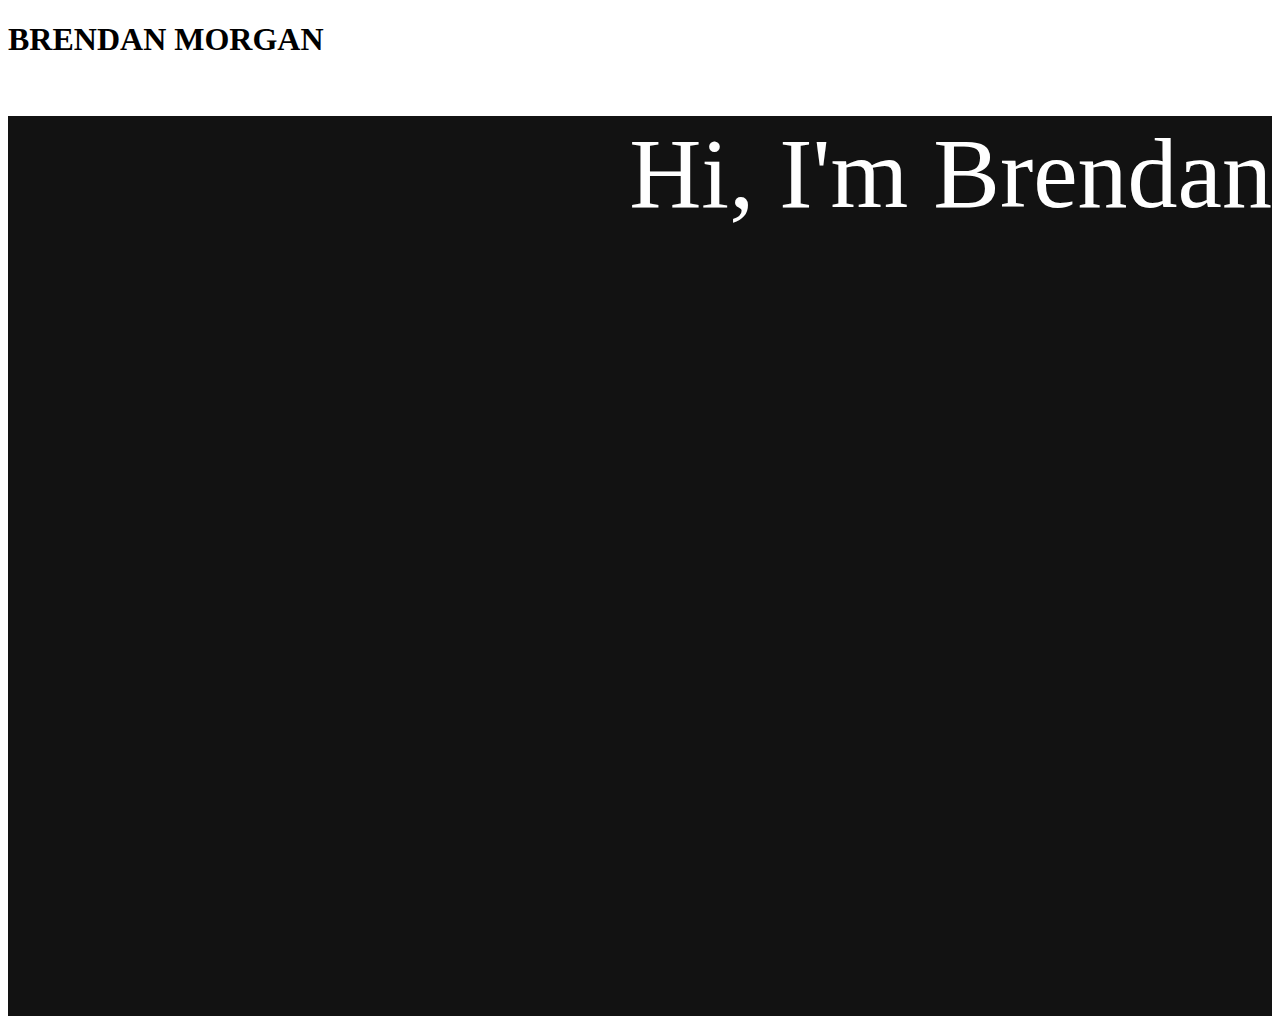
==== about.html @ 5282377b "Early stages of Webfolio (introduction page)" ====
<!DOCTYPE html>
<html lang="en">
<head>
    <meta charset="UTF-8">
    <meta name="viewport" content="width=device-width, initial-scale=1.0">
    <title>About</title>

    <!--     
    <style>
    @import url('https://fonts.googleapis.com/css2?family=Playfair+Display+SC:wght@900&display=swap');
    </style> -->


    <link rel="preconnect" href="https://fonts.gstatic.com">
    <link href="https://fonts.googleapis.com/css2?family=Playfair+Display+SC:wght@900&display=swap" rel="stylesheet">
    
    
</head>
<body>

    <h1>BRENDAN MORGAN</h1>
   
    <a href="./index.html" style="color: rgb(255, 255, 255);">Home</a>

    
    <div style="background: url(./Images/IMG_6528.JPG);"></div>
    <br>
    <div style="min-height:100vh; text-align:center; background:url(); background:rgb(18, 18, 18); background-size: 100%;
    background-repeat: no-repeat;background-position:9% 9%; color:white; font-size:100px; text-align:right;">Hi, I'm Brendan</div>
    
</body>

</html>
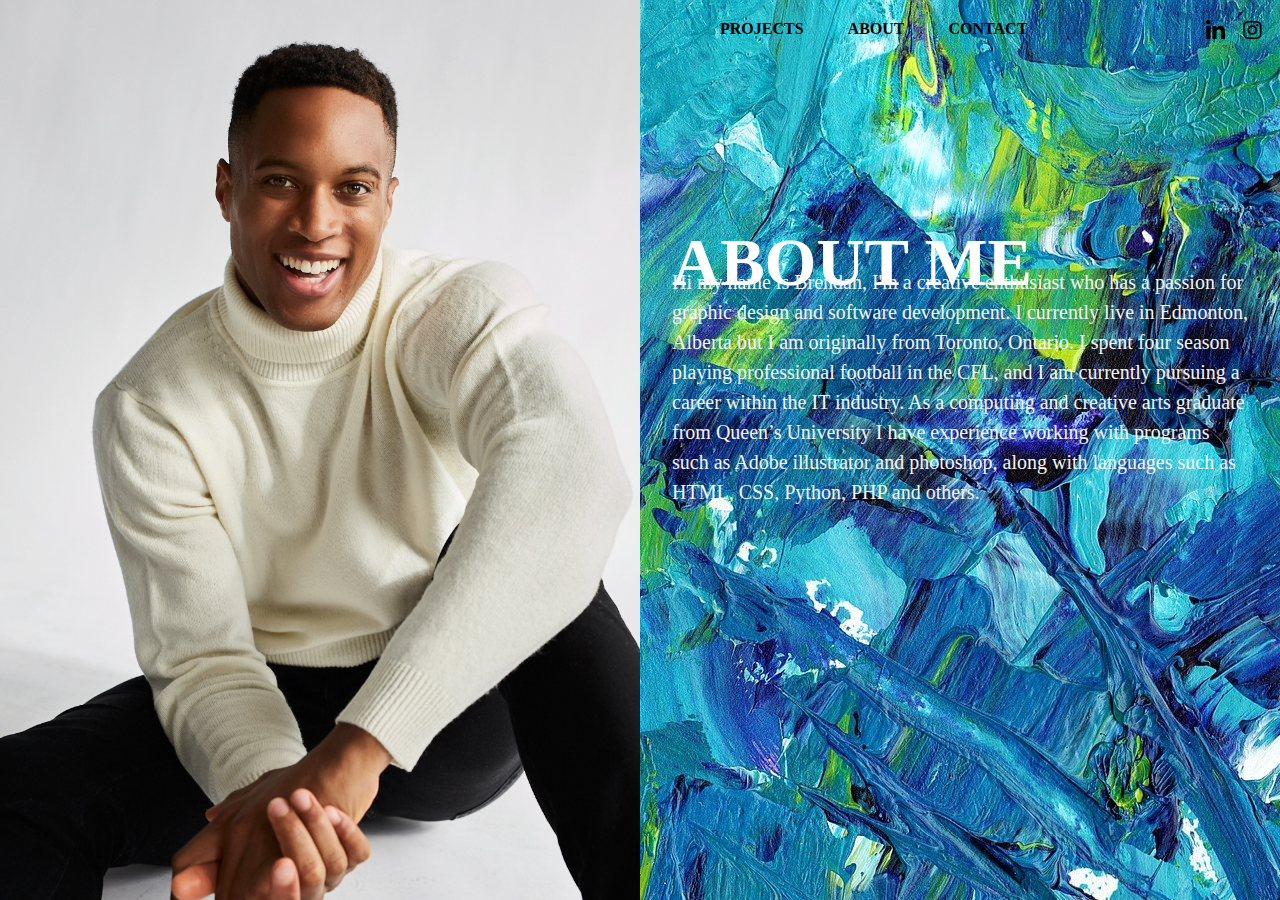
==== commit 5a762430: "Committing new additions to website, mainly additions to the contact page" ====
--- a/about.html
+++ b/about.html
@@ -1,33 +1,54 @@
 <!DOCTYPE html>
 <html lang="en">
+
 <head>
     <meta charset="UTF-8">
     <meta name="viewport" content="width=device-width, initial-scale=1.0">
-    <title>About</title>
+    <title>About | Brendan Morgan</title>
+    <!-- font awesome stylesheet; used for including various icons within a project -->
+    <link rel="stylesheet" href="fontawesome-free-5.15.1-web/css/all.css">
+    <link rel="stylesheet" href="./index.css">
+    <link rel="stylesheet" href="./about.css">
 
-    <!--     
-    <style>
-    @import url('https://fonts.googleapis.com/css2?family=Playfair+Display+SC:wght@900&display=swap');
-    </style> -->
+</head>
 
-
-    <link rel="preconnect" href="https://fonts.gstatic.com">
-    <link href="https://fonts.googleapis.com/css2?family=Playfair+Display+SC:wght@900&display=swap" rel="stylesheet">
-    
-    
-</head>
 <body>
 
-    <h1>BRENDAN MORGAN</h1>
-   
-    <a href="./index.html" style="color: rgb(255, 255, 255);">Home</a>
+    <div class="leftHalf">
 
+        <a href="./index.html"><div class="img"></div></a>
+
+    </div>
+
+    <div class="rightHalf" style="background: url(./Images/righthalf_background.jpg);">
+
+        <nav>
+            <ul style="font-weight: bold;">
+
+                <li class="navbarOptions"><a href="./index.html#section2">PROJECTS</a></li>
+                <li class="navbarOptions"><a href="./about.html">ABOUT</a></li>
+                <li class="navbarOptions"><a href="./contact.html">CONTACT</a></li>
+
+                <!-- fontawesome icon; alternative method to include icons within a projects versus using the img tag  -->
+                <li class="mediaIcon" style="float: right;"><a href="#"><i class="fab fa-instagram"></i></a></li>
+
+                <li class="mediaIcon" style="float: right;"><a href="#"><img class="linkedin_logo"
+                src="./Images/linkedin_logo(2).png" alt="linkedin_logo"></a></li>
+
+            </ul>
+
+        </nav>
+
+        <header>
+
+            <h1>ABOUT ME</h1>
+
+        </header>
+
+        <p style="margin-left: 5%; margin-right: 5%; line-height: 1.5; font-size: 15pt;color: whitesmoke; position: absolute; margin-top: 30%;">
+            <br>Hi my name is Brendan, I'm a creative enthusiast who has a passion for graphic design and software development. I currently live in Edmonton, Alberta but I am originally from Toronto, Ontario. I spent four season playing professional football in the CFL, and I am currently pursuing a career within the IT industry. As a computing and creative arts graduate from Queen’s University I have experience working with programs such as Adobe illustrator and photoshop, along with languages such as HTML, CSS, Python, PHP and others.
+        </p>
+
+    </div>
     
-    <div style="background: url(./Images/IMG_6528.JPG);"></div>
-    <br>
-    <div style="min-height:100vh; text-align:center; background:url(); background:rgb(18, 18, 18); background-size: 100%;
-    background-repeat: no-repeat;background-position:9% 9%; color:white; font-size:100px; text-align:right;">Hi, I'm Brendan</div>
-    
-</body>
-
-</html>+</body>--- a/index.css
+++ b/index.css
@@ -0,0 +1,105 @@
+@import url("https://fonts.googleapis.com/css2?family=Roboto:wght@900&display=swap");
+
+@import url("https://fonts.googleapis.com/css2?family=Bodoni+Moda:wght@600;700&display=swap");
+
+* {
+  box-sizing: border-box;
+  margin: 0 0 0 0;
+  overflow: scroll;
+}
+
+html {
+  scroll-behavior: smooth;
+}
+
+.leftHalf {
+  width: 50vw;
+  height: 100vh;
+  float: left;
+}
+
+/* In the event I ever want to make the image smaller I decided to places it within a container inside a container */
+.img {
+  width: 100%;
+  height: 100%;
+  background: url(./Images/webfolio_sp.jpg);
+  background-position-y: 15%;
+  background-size: cover;
+}
+
+.rightHalf {
+  background: url(./Images/righthalf_background\ 2.jpg);
+  width: 50vw;
+  height: 100vh;
+  position: relative;
+  float: right;
+}
+
+ul li {
+  display: inline;
+}
+
+ul .navbarOptions a {
+  color: black;
+  display: inline-block;
+  margin-top: 20px;
+  padding: 0 0 0 40px;
+  text-decoration: none;
+}
+
+.mediaIcon a img {
+  display: inline-block;
+  margin-top: 20px;
+  margin-right: 18px;
+  height: 19px;
+  width: 19px;
+}
+
+.fa-instagram {
+  margin-top: 20px;
+  margin-right: 18px;
+  font-size: 1.33em;
+  color: black;
+}
+
+.rightHalf h1 {
+  color: white;
+  font-size: 50pt;
+  font-family: Bodoni + Moda;
+  position: absolute;
+  top: 25%;
+  padding: 0 0 0 5%;
+}
+
+/* SCROLL ARROW AND ANIMATION */
+
+body .scrollArrow {
+  position: absolute;
+
+  height: 30px;
+
+  left: 50%;
+  transform: translate(-50%, -50%);
+  bottom: 1rem;
+  z-index: 1;
+  animation: arrow-down 1s alternate infinite;
+  transition: scroll-behavior 3s;
+}
+
+@keyframes arrow-down {
+  0% {
+    opacity: 0;
+  }
+  25% {
+    opacity: 0.25;
+  }
+  50% {
+    opacity: 0.5;
+  }
+  75% {
+    opacity: 0.75;
+  }
+  100% {
+    opacity: 1;
+  }
+}
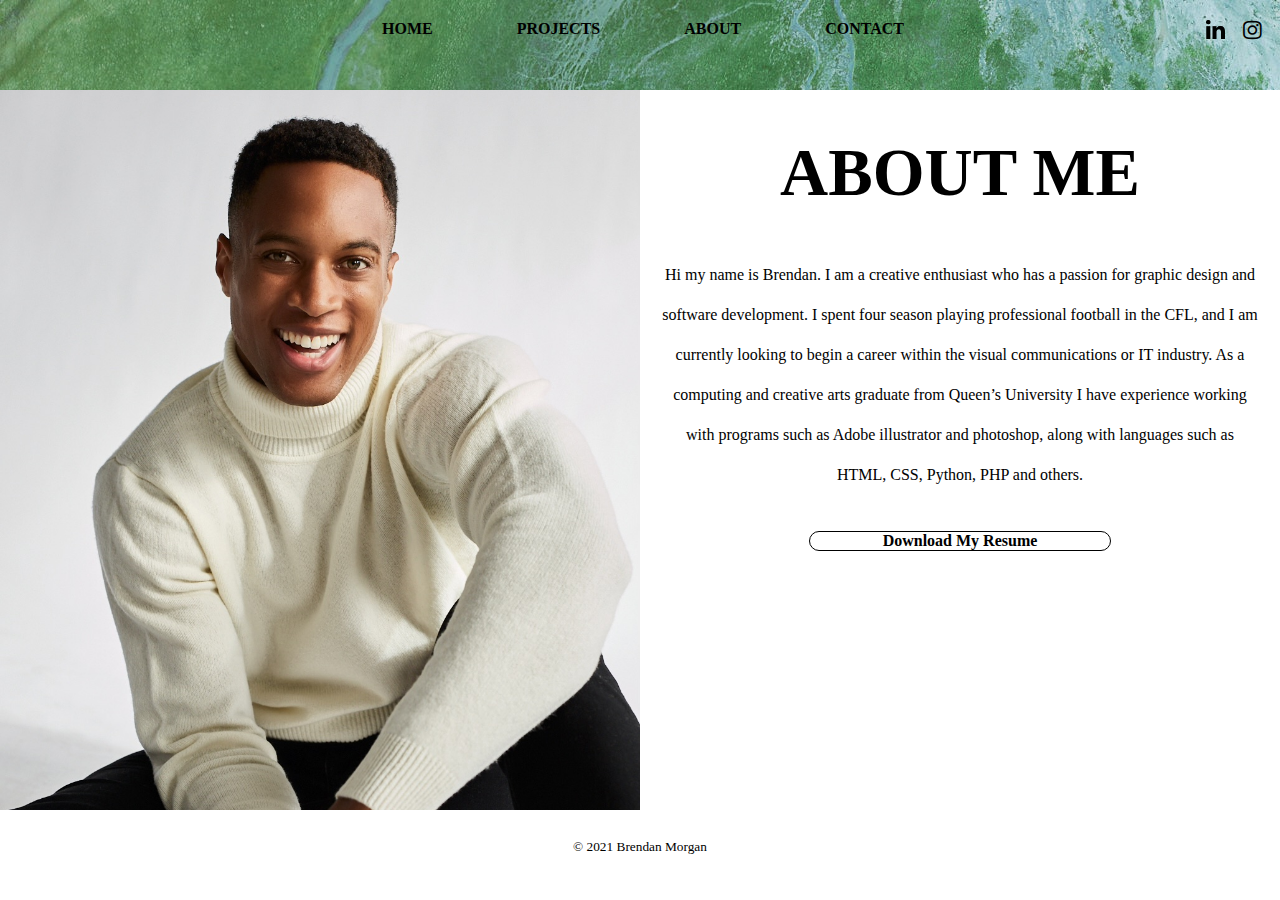
==== commit 7947536d: "committing multiple additions made to webpage (restructered some code for organization and created f" ====
--- a/about.html
+++ b/about.html
@@ -4,51 +4,134 @@
 <head>
     <meta charset="UTF-8">
     <meta name="viewport" content="width=device-width, initial-scale=1.0">
+    
     <title>About | Brendan Morgan</title>
-    <!-- font awesome stylesheet; used for including various icons within a project -->
+    
     <link rel="stylesheet" href="fontawesome-free-5.15.1-web/css/all.css">
-    <link rel="stylesheet" href="./index.css">
-    <link rel="stylesheet" href="./about.css">
+
+    <style>
+        nav {
+            text-align: center;
+            height: 10vh;
+            width: 100vw;
+            background: url(./Images/Photos/backgroundPhoto\(1\).jpg);
+        }
+
+        a {
+            display: inline-block;
+            margin-top: 20px;
+            text-decoration: none;
+            color: black;
+            font-weight: bold;
+        }
+
+        .internalLink {
+            padding: 0 0 0 80px;
+        }
+
+        /* Instagram and LinkedIn are the only external links in our navbar  */
+        .externalLink {
+            float: right;
+            color: black;
+            /* padding: 0 0 0 5px; */
+            margin-right: 18px;
+        }
+
+        .myPhotoContainer{
+            box-sizing: border-box;
+            width: 50vw; 
+            height: 80vh; 
+            display: inline-block; 
+            text-align: center;
+        }
+
+        .myPhoto{
+            background: url(./Images/Photos/headShotPhoto.jpg);
+            width: 100%;
+            height: 100%; 
+            background-size: cover;
+            background-repeat: no-repeat; 
+            background-position-y: 10%;
+        }
+
+        .aboutMe{
+            box-sizing: border-box;
+            width: 50vw; 
+            height: 80vh; 
+            text-align: center;
+            float: right;
+        }
+
+        h1{
+            text-align: center;
+            font-size: 50pt;
+        }
+
+        p{
+            line-height: 2.5; 
+            margin-left: 20px; 
+            margin-right: 20px;
+        }
+
+        .resume{
+            border: 1px solid black;
+            border-radius: 50px; 
+            width: 300px;
+        }
+
+        footer{
+            text-align: center;
+            margin-top: 25px;
+            font-size: 10pt;
+        }
+
+    </style>
 
 </head>
 
-<body>
+<body style="margin: 0;">
 
-    <div class="leftHalf">
+    <nav>
+        <a href="./index.html" class="internalLink">HOME</a>
 
-        <a href="./index.html"><div class="img"></div></a>
+        <a href="./index.html#projectsPage" class="internalLink">PROJECTS</a>
 
-    </div>
+        <a href="./About.html" class="internalLink">ABOUT</a>
 
-    <div class="rightHalf" style="background: url(./Images/righthalf_background.jpg);">
+        <a href="./contact.html" class="internalLink">CONTACT</a>
 
-        <nav>
-            <ul style="font-weight: bold;">
+        <a href="#" class="externalLink"><i class="fab fa-instagram" style="font-size: 1.33em;"></i></a>
 
-                <li class="navbarOptions"><a href="./index.html#section2">PROJECTS</a></li>
-                <li class="navbarOptions"><a href="./about.html">ABOUT</a></li>
-                <li class="navbarOptions"><a href="./contact.html">CONTACT</a></li>
+        <a href="https://www.linkedin.com/in/brendan-morgan-a043a8190/" target="_blank" class="externalLink"><img class="linkedin_logo" src="./Images/Media Icons/linkedinLogo(1).png"
+                alt="linkedin_logo" style="height: 19px;width: 19px;"></a>
+    </nav>
 
-                <!-- fontawesome icon; alternative method to include icons within a projects versus using the img tag  -->
-                <li class="mediaIcon" style="float: right;"><a href="#"><i class="fab fa-instagram"></i></a></li>
 
-                <li class="mediaIcon" style="float: right;"><a href="#"><img class="linkedin_logo"
-                src="./Images/linkedin_logo(2).png" alt="linkedin_logo"></a></li>
+    <section class="myPhotoContainer">
+    
+        <div class="myPhoto"> </div>
 
-            </ul>
+    </section>
 
-        </nav>
-
-        <header>
+    <section class="aboutMe">
+    
+        <div>
 
             <h1>ABOUT ME</h1>
 
-        </header>
+            <p>Hi my name is Brendan. I am a creative enthusiast who has a passion for graphic design and software development. I spent four season playing professional
+            football in the CFL, and I am currently looking to begin a career within the visual communications or IT industry. As a computing and creative arts
+            graduate from Queen’s University I have experience working with programs such as Adobe illustrator and photoshop, along
+            with languages such as HTML, CSS, Python, PHP and others.</p>
 
-        <p style="margin-left: 5%; margin-right: 5%; line-height: 1.5; font-size: 15pt;color: whitesmoke; position: absolute; margin-top: 30%;">
-            <br>Hi my name is Brendan, I'm a creative enthusiast who has a passion for graphic design and software development. I currently live in Edmonton, Alberta but I am originally from Toronto, Ontario. I spent four season playing professional football in the CFL, and I am currently pursuing a career within the IT industry. As a computing and creative arts graduate from Queen’s University I have experience working with programs such as Adobe illustrator and photoshop, along with languages such as HTML, CSS, Python, PHP and others.
-        </p>
+            <a class="resume" href="./Resume.docx" download>Download My Resume</a>
 
-    </div>
+            </div>
+
+    </section>
+
+    <footer>&copy 2021 Brendan Morgan</footer>
     
-</body>+</body>
+</html>
+    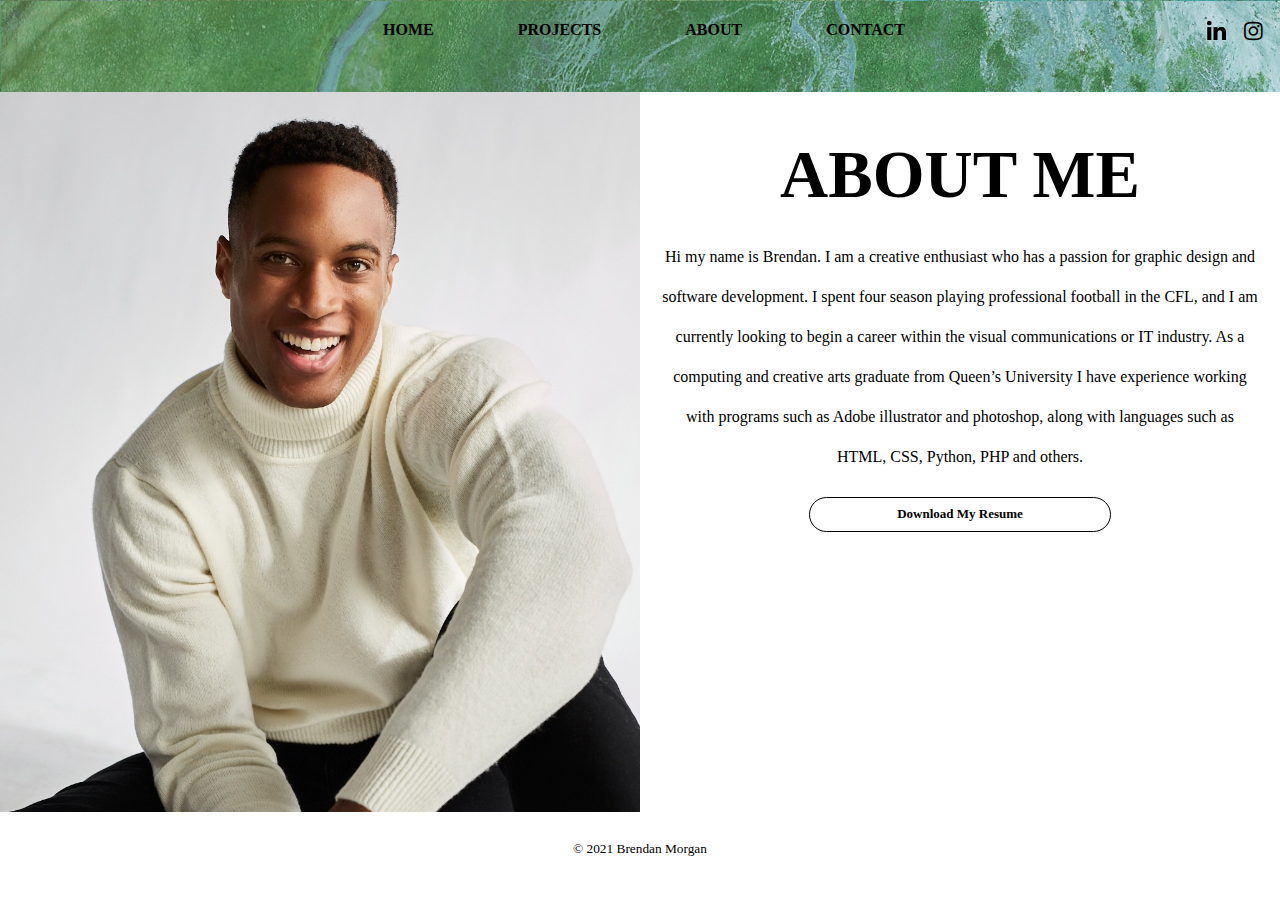
==== commit 9e469e02: "commiting new changes to contactPageMailer; created config file to store variables for my email and " ====
--- a/about.html
+++ b/about.html
@@ -11,11 +11,14 @@
 
     <style>
         nav {
+            border: 1px solid rgba(255, 0, 0,0);
             text-align: center;
             height: 10vh;
             width: 100vw;
-            background: url(./Images/Photos/backgroundPhoto\(1\).jpg);
+            background: url(./Images/Photos/backgroundPhoto1.jpg);
         }
+
+       
 
         a {
             display: inline-block;
@@ -33,7 +36,6 @@
         .externalLink {
             float: right;
             color: black;
-            /* padding: 0 0 0 5px; */
             margin-right: 18px;
         }
 
@@ -55,10 +57,12 @@
         }
 
         .aboutMe{
+            
             box-sizing: border-box;
             width: 50vw; 
             height: 80vh; 
             text-align: center;
+            align-items: center;
             float: right;
         }
 
@@ -68,23 +72,66 @@
         }
 
         p{
+            margin-top: -20px;
             line-height: 2.5; 
             margin-left: 20px; 
             margin-right: 20px;
         }
 
         .resume{
+        
             border: 1px solid black;
             border-radius: 50px; 
             width: 300px;
+            font-size: small;
         }
 
         footer{
             text-align: center;
             margin-top: 25px;
             font-size: 10pt;
+            height: 5vh;
         }
 
+        @media screen and (max-width: 1050px) {
+
+            nav a{
+                /* height: 15vh; */
+                display: block;
+                
+            }
+            nav {
+            height: 30vh;
+            
+            }
+            .aboutMe {
+                width: 100%;
+                height: 90vh;
+            }
+        
+            .myPhotoContainer{
+                width: 100vw;
+            }
+            footer div{
+                width:100%;
+                height: 8vh;
+            }
+        }
+
+        @media screen and (max-height: 450px) {
+
+            .myPhotoContainer{
+                width: 100vw;
+            }
+            .aboutMe {
+                display: block;
+                text-align: center;
+            }
+            nav{
+                height: 25vh;
+                display: list-item;
+            }
+        }         
     </style>
 
 </head>
@@ -98,11 +145,11 @@
 
         <a href="./About.html" class="internalLink">ABOUT</a>
 
-        <a href="./contact.html" class="internalLink">CONTACT</a>
-
+        <a href="./contactPage.php" class="internalLink">CONTACT</a>
+        
         <a href="#" class="externalLink"><i class="fab fa-instagram" style="font-size: 1.33em;"></i></a>
 
-        <a href="https://www.linkedin.com/in/brendan-morgan-a043a8190/" target="_blank" class="externalLink"><img class="linkedin_logo" src="./Images/Media Icons/linkedinLogo(1).png"
+        <a href="https://www.linkedin.com/in/brendan-morgan-a043a8190/" target="_blank" class="externalLink"><img class="linkedin_logo" src="./Images/Media Icons/linkedinLogo1.png"
                 alt="linkedin_logo" style="height: 19px;width: 19px;"></a>
     </nav>
 
@@ -119,18 +166,26 @@
 
             <h1>ABOUT ME</h1>
 
-            <p>Hi my name is Brendan. I am a creative enthusiast who has a passion for graphic design and software development. I spent four season playing professional
-            football in the CFL, and I am currently looking to begin a career within the visual communications or IT industry. As a computing and creative arts
-            graduate from Queen’s University I have experience working with programs such as Adobe illustrator and photoshop, along
-            with languages such as HTML, CSS, Python, PHP and others.</p>
+            <p>
+                Hi my name is Brendan. I am a creative enthusiast who has a passion for graphic design and software development. I spent four season playing professional
+                football in the CFL, and I am currently looking to begin a career within the visual communications or IT industry. As a computing and creative arts
+                graduate from Queen’s University I have experience working with programs such as Adobe illustrator and photoshop, along
+                with languages such as HTML, CSS, Python, PHP and others.<br>
 
-            <a class="resume" href="./Resume.docx" download>Download My Resume</a>
+                <a class="resume" href="./Resume.docx" download>Download My Resume</a>
+            </p>
 
-            </div>
+        </div>
+        <br><br>
 
     </section>
+     
+    <footer>&copy 2021 Brendan Morgan</footer>
 
-    <footer>&copy 2021 Brendan Morgan</footer>
+    
+    
+   
+    
     
 </body>
 </html>
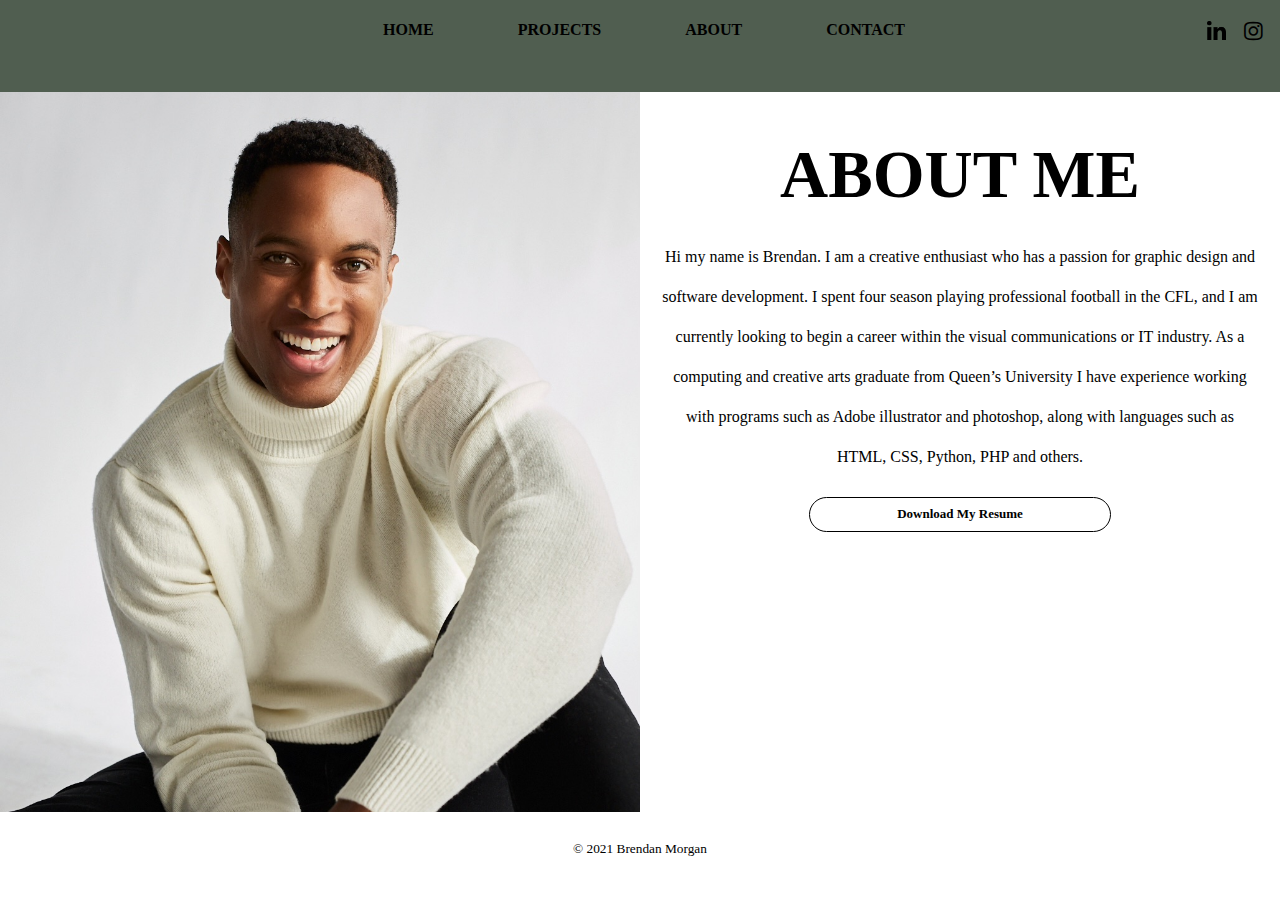
==== commit 926d22d4: "edited index.html and index.css: responsive navigation, display flex, theme colour" ====
--- a/about.html
+++ b/about.html
@@ -15,7 +15,7 @@
             text-align: center;
             height: 10vh;
             width: 100vw;
-            background: url(./Images/Photos/backgroundPhoto1.jpg);
+            background:  rgb(80, 94, 80);;
         }
 
        
@@ -172,7 +172,7 @@
                 graduate from Queen’s University I have experience working with programs such as Adobe illustrator and photoshop, along
                 with languages such as HTML, CSS, Python, PHP and others.<br>
 
-                <a class="resume" href="./Resume.docx" download>Download My Resume</a>
+                <a class="resume" href="./Resume.docx" download="Resume.docx" >Download My Resume</a>
             </p>
 
         </div>
